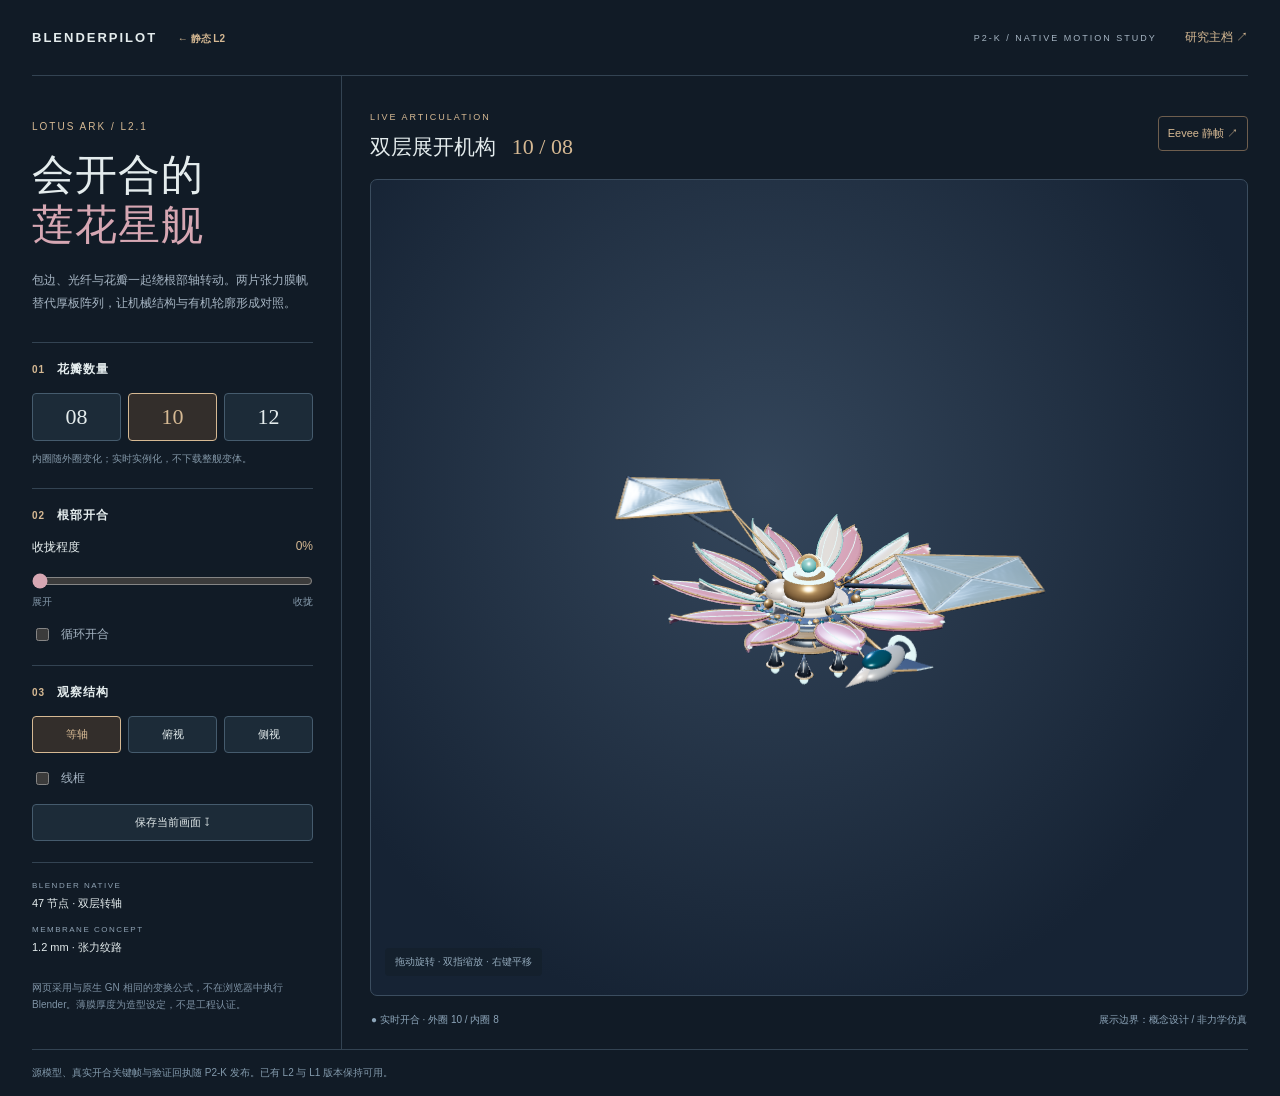
==== motion/index.html @ 13657b3e "feat: add Lotus L2.1 native-equivalent articulation and membrane study" ====
<!doctype html><html lang="zh-CN"><head><meta charset="utf-8"><meta name="viewport" content="width=device-width,initial-scale=1"><title>Lotus Ark L2.1 · 开合与膜帆</title><meta name="theme-color" content="#111a24"><link rel="stylesheet" href="motion.css"><script type="importmap">{"imports":{"three":"../vendor/three.module.js"}}</script><script type="module" src="motion.js"></script></head>
<body><header><a href="../">BLENDERPILOT <span>← 静态 L2</span></a><small>P2-K / NATIVE MOTION STUDY</small><a href="https://app.notion.com/p/41b34a28189a81a082bcf59a9b051cc3" target="_blank" rel="noreferrer">研究主档 ↗</a></header><main><aside><p class="eyebrow">LOTUS ARK / L2.1</p><h1>会开合的<br><em>莲花星舰</em></h1><p class="lead">包边、光纤与花瓣一起绕根部轴转动。两片张力膜帆替代厚板阵列，让机械结构与有机轮廓形成对照。</p><section><h2>01 <span>花瓣数量</span></h2><div class="counts"><button id="count-8" data-count="8">08</button><button id="count-10" data-count="10" aria-pressed="true">10</button><button id="count-12" data-count="12">12</button></div><p class="note">内圈随外圈变化；实时实例化，不下载整舰变体。</p></section><section><h2>02 <span>根部开合</span></h2><div class="reading"><label for="fold">收拢程度</label><output id="fold-value">0%</output></div><input id="fold" type="range" min="0" max="100" step="1" value="0" aria-label="花瓣收拢程度"><div class="ends"><span>展开</span><span>收拢</span></div><label class="check"><input id="play" type="checkbox">循环开合</label></section><section><h2>03 <span>观察结构</span></h2><div class="views"><button id="view-iso" data-view="iso">等轴</button><button id="view-top" data-view="top">俯视</button><button id="view-side" data-view="side">侧视</button></div><label class="check"><input id="wire" type="checkbox">线框</label><button id="capture" class="capture">保存当前画面 ↧</button></section><div class="source"><span>BLENDER NATIVE</span><strong>47 节点 · 双层转轴</strong><span>MEMBRANE CONCEPT</span><strong>1.2 mm · 张力纹路</strong><p>网页采用与原生 GN 相同的变换公式，不在浏览器中执行 Blender。薄膜厚度为造型设定，不是工程认证。</p></div></aside><article><div class="titlebar"><div><small>LIVE ARTICULATION</small><h2>双层展开机构 <b id="count-label">10 / 08</b></h2></div><a href="assets/open.jpg" target="_blank">Eevee 静帧 ↗</a></div><div id="viewport"><div id="loading">正在读取原型与膜帆…</div><p class="gesture">拖动旋转 · 双指缩放 · 右键平移</p><div id="error" hidden></div></div><div class="statusbar"><span id="status">加载中</span><span>展示边界：概念设计 / 非力学仿真</span></div></article></main><footer>源模型、真实开合关键帧与验证回执随 P2-K 发布。已有 L2 与 L1 版本保持可用。</footer></body></html>
---- motion/motion.css ----
:root{color-scheme:dark;--bg:#111b26;--line:#334352;--ink:#e4eced;--sub:#a6b5c3;--gold:#d6b993;--pink:#d6a7b3}*{box-sizing:border-box}body{margin:0;background:var(--bg);color:var(--ink);font-family:Inter,-apple-system,"PingFang SC",sans-serif}button,a,input{touch-action:manipulation}a{color:inherit;text-decoration:none}header{margin:0 32px;height:76px;display:flex;align-items:center;gap:28px;border-bottom:1px solid var(--line)}header>a:first-child{font-size:13px;letter-spacing:2px;font-weight:700}header a span{color:var(--gold);font-size:10px;margin-left:15px;letter-spacing:0}header small{margin-left:auto;color:var(--sub);font-size:9px;letter-spacing:2px}header>a:last-child{font-size:12px;color:var(--gold)}main{display:grid;grid-template-columns:310px minmax(0,1fr);padding:0 32px;min-height:calc(100vh - 133px)}aside{padding:35px 28px 26px 0;border-right:1px solid var(--line)}.eyebrow{font-size:10px;color:var(--gold);letter-spacing:2px}h1{font-size:42px;font-weight:450;letter-spacing:1px;line-height:1.2;margin:18px 0}h1 em{color:var(--pink);font-style:normal}.lead{font-size:12px;line-height:1.9;color:var(--sub);margin-bottom:28px}section{margin:21px 0;padding-top:18px;border-top:1px solid var(--line)}section h2{font-size:10px;color:var(--gold);letter-spacing:1px;margin:0 0 15px}section h2 span{font-size:12px;color:var(--ink);margin-left:8px}.counts,.views{display:grid;grid-template-columns:repeat(3,1fr);gap:7px}button{cursor:pointer;font:inherit;color:inherit;border:1px solid #455b6d;background:#1c2b38;border-radius:4px;padding:10px 4px}.counts button{font:22px Georgia,serif}.counts button[aria-pressed="true"],.views button.active{border-color:var(--gold);color:var(--gold);background:#332e2b}.views button{font-size:11px}.note{font-size:10px;line-height:1.6;color:#8296a6}.reading{display:flex;justify-content:space-between;font-size:12px}.reading output{color:var(--gold)}#fold{width:100%;margin:17px 0 6px;accent-color:var(--pink);height:16px}.ends{display:flex;justify-content:space-between;color:#8397a8;font-size:10px}.check{display:flex;align-items:center;gap:9px;margin-top:16px;font-size:12px;color:var(--sub)}.check input{accent-color:var(--gold)}.capture{margin-top:16px;width:100%;font-size:11px}.source{border-top:1px solid var(--line);padding-top:18px;display:grid;gap:6px}.source span{font-size:8px;letter-spacing:1.5px;color:#8fa2b3}.source strong{font-size:11px;font-weight:500;margin-bottom:8px}.source p{font-size:10px;line-height:1.7;color:#7e92a4}article{min-width:0;padding:30px 0 0 28px;display:flex;flex-direction:column}.titlebar{display:flex;justify-content:space-between;align-items:center;margin-bottom:18px}.titlebar small{font-size:9px;letter-spacing:2px;color:var(--gold)}.titlebar h2{font-weight:450;font-size:21px;margin:9px 0 0}.titlebar h2 b{color:var(--gold);font:22px Georgia;margin-left:10px}.titlebar>a{font-size:11px;color:var(--gold);padding:9px;border:1px solid #6e5e4e;border-radius:4px}#viewport{position:relative;flex:1;min-height:570px;border-radius:7px;border:1px solid #3b4d5f;background:radial-gradient(ellipse at 45% 38%,#34465b,#162334 75%);overflow:hidden}canvas{display:block;width:100%;height:100%;touch-action:none}.gesture{position:absolute;bottom:9px;left:14px;font-size:10px;color:#93a9bb;padding:7px 10px;background:#14212cb8;border-radius:4px;pointer-events:none}#loading{position:absolute;inset:0;display:grid;place-items:center;background:#17283cdb;z-index:2;font-size:12px}#loading[hidden]{display:none}#error{position:absolute;left:20px;right:20px;top:20px;background:#593438;color:#ffdddd;padding:20px}.statusbar{display:flex;justify-content:space-between;gap:14px;font-size:10px;color:#8ca4b8;padding:17px 1px 22px}footer{margin:0 32px;border-top:1px solid var(--line);padding:16px 0;color:#839aac;font-size:10px}button:focus-visible,input:focus-visible,a:focus-visible{outline:2px solid #e4c596;outline-offset:4px}@media(max-width:800px){header{margin:0 16px;height:65px}header small{display:none}header>a:last-child{margin-left:auto}header a span{display:none}main{padding:0 16px;display:flex;flex-direction:column}aside{border:0;padding:25px 0 4px}h1{font-size:33px;margin:9px 0}h1 br{display:none}.lead{margin:12px 0 15px}.source{display:none}section{margin:14px 0;padding-top:14px}article{padding:16px 0 0}#viewport{min-height:430px;height:60vh;flex:none}.titlebar h2{font-size:18px}.counts{max-width:430px}.views{max-width:430px}.capture{width:auto;padding:9px 18px}.statusbar{flex-wrap:wrap}footer{margin:0 16px}.check{display:inline-flex;margin-right:15px}}
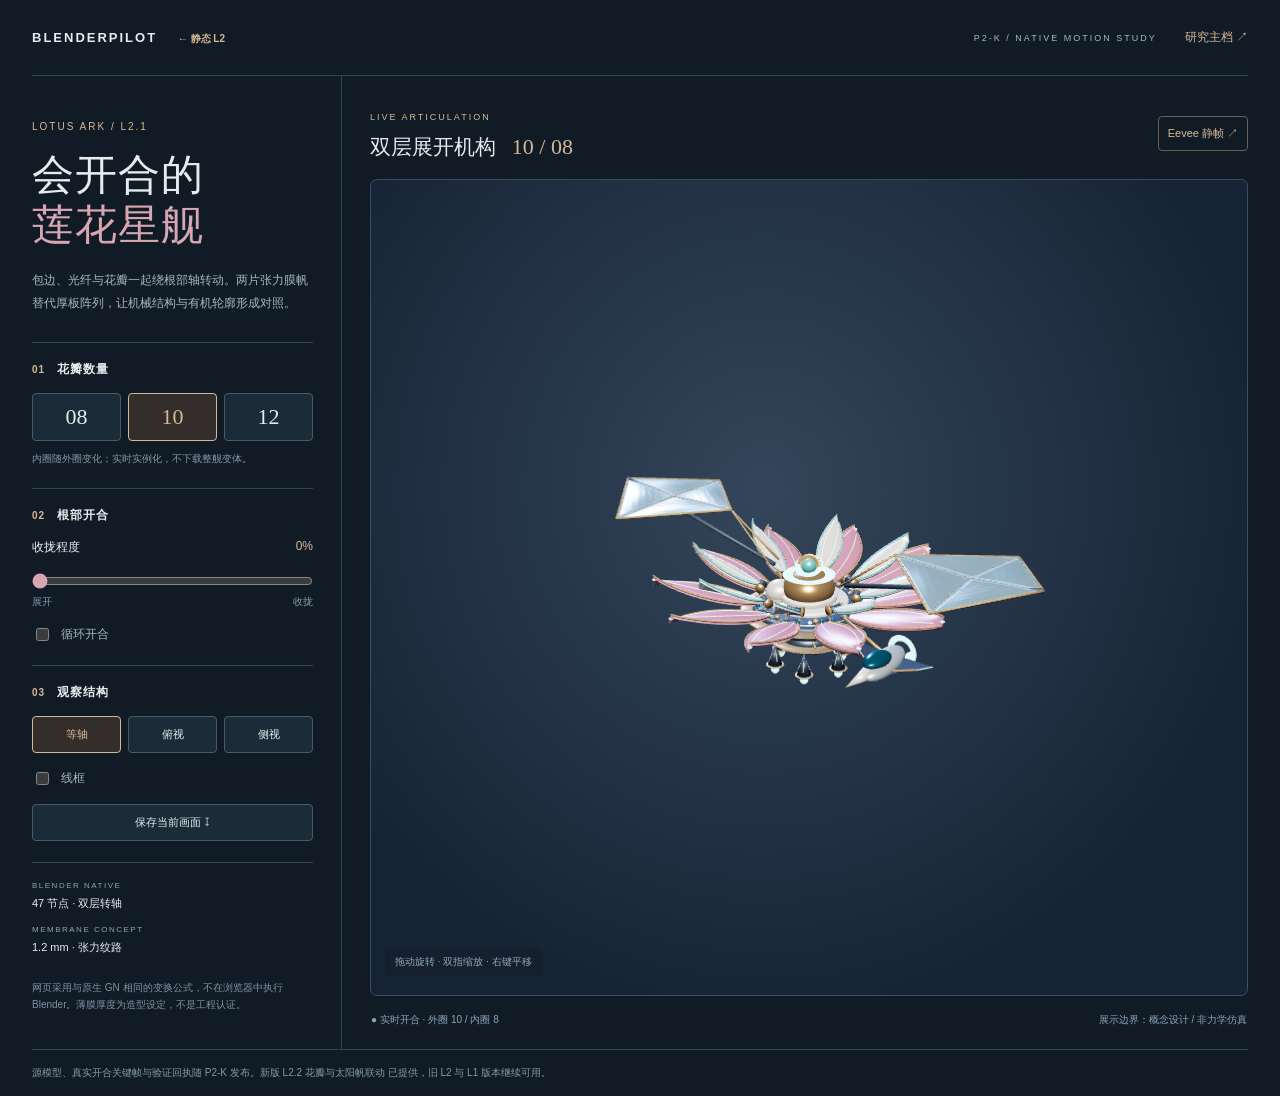
==== commit fad8b6d1: "feat: publish L2.2 petal and sail deployment mechanics viewer" ====
--- a/motion/index.html
+++ b/motion/index.html
@@ -1,2 +1,2 @@
 <!doctype html><html lang="zh-CN"><head><meta charset="utf-8"><meta name="viewport" content="width=device-width,initial-scale=1"><title>Lotus Ark L2.1 · 开合与膜帆</title><meta name="theme-color" content="#111a24"><link rel="stylesheet" href="motion.css"><script type="importmap">{"imports":{"three":"../vendor/three.module.js"}}</script><script type="module" src="motion.js"></script></head>
-<body><header><a href="../">BLENDERPILOT <span>← 静态 L2</span></a><small>P2-K / NATIVE MOTION STUDY</small><a href="https://app.notion.com/p/41b34a28189a81a082bcf59a9b051cc3" target="_blank" rel="noreferrer">研究主档 ↗</a></header><main><aside><p class="eyebrow">LOTUS ARK / L2.1</p><h1>会开合的<br><em>莲花星舰</em></h1><p class="lead">包边、光纤与花瓣一起绕根部轴转动。两片张力膜帆替代厚板阵列，让机械结构与有机轮廓形成对照。</p><section><h2>01 <span>花瓣数量</span></h2><div class="counts"><button id="count-8" data-count="8">08</button><button id="count-10" data-count="10" aria-pressed="true">10</button><button id="count-12" data-count="12">12</button></div><p class="note">内圈随外圈变化；实时实例化，不下载整舰变体。</p></section><section><h2>02 <span>根部开合</span></h2><div class="reading"><label for="fold">收拢程度</label><output id="fold-value">0%</output></div><input id="fold" type="range" min="0" max="100" step="1" value="0" aria-label="花瓣收拢程度"><div class="ends"><span>展开</span><span>收拢</span></div><label class="check"><input id="play" type="checkbox">循环开合</label></section><section><h2>03 <span>观察结构</span></h2><div class="views"><button id="view-iso" data-view="iso">等轴</button><button id="view-top" data-view="top">俯视</button><button id="view-side" data-view="side">侧视</button></div><label class="check"><input id="wire" type="checkbox">线框</label><button id="capture" class="capture">保存当前画面 ↧</button></section><div class="source"><span>BLENDER NATIVE</span><strong>47 节点 · 双层转轴</strong><span>MEMBRANE CONCEPT</span><strong>1.2 mm · 张力纹路</strong><p>网页采用与原生 GN 相同的变换公式，不在浏览器中执行 Blender。薄膜厚度为造型设定，不是工程认证。</p></div></aside><article><div class="titlebar"><div><small>LIVE ARTICULATION</small><h2>双层展开机构 <b id="count-label">10 / 08</b></h2></div><a href="assets/open.jpg" target="_blank">Eevee 静帧 ↗</a></div><div id="viewport"><div id="loading">正在读取原型与膜帆…</div><p class="gesture">拖动旋转 · 双指缩放 · 右键平移</p><div id="error" hidden></div></div><div class="statusbar"><span id="status">加载中</span><span>展示边界：概念设计 / 非力学仿真</span></div></article></main><footer>源模型、真实开合关键帧与验证回执随 P2-K 发布。已有 L2 与 L1 版本保持可用。</footer></body></html>
+<body><header><a href="../">BLENDERPILOT <span>← 静态 L2</span></a><small>P2-K / NATIVE MOTION STUDY</small><a href="https://app.notion.com/p/41b34a28189a81a082bcf59a9b051cc3" target="_blank" rel="noreferrer">研究主档 ↗</a></header><main><aside><p class="eyebrow">LOTUS ARK / L2.1</p><h1>会开合的<br><em>莲花星舰</em></h1><p class="lead">包边、光纤与花瓣一起绕根部轴转动。两片张力膜帆替代厚板阵列，让机械结构与有机轮廓形成对照。</p><section><h2>01 <span>花瓣数量</span></h2><div class="counts"><button id="count-8" data-count="8">08</button><button id="count-10" data-count="10" aria-pressed="true">10</button><button id="count-12" data-count="12">12</button></div><p class="note">内圈随外圈变化；实时实例化，不下载整舰变体。</p></section><section><h2>02 <span>根部开合</span></h2><div class="reading"><label for="fold">收拢程度</label><output id="fold-value">0%</output></div><input id="fold" type="range" min="0" max="100" step="1" value="0" aria-label="花瓣收拢程度"><div class="ends"><span>展开</span><span>收拢</span></div><label class="check"><input id="play" type="checkbox">循环开合</label></section><section><h2>03 <span>观察结构</span></h2><div class="views"><button id="view-iso" data-view="iso">等轴</button><button id="view-top" data-view="top">俯视</button><button id="view-side" data-view="side">侧视</button></div><label class="check"><input id="wire" type="checkbox">线框</label><button id="capture" class="capture">保存当前画面 ↧</button></section><div class="source"><span>BLENDER NATIVE</span><strong>47 节点 · 双层转轴</strong><span>MEMBRANE CONCEPT</span><strong>1.2 mm · 张力纹路</strong><p>网页采用与原生 GN 相同的变换公式，不在浏览器中执行 Blender。薄膜厚度为造型设定，不是工程认证。</p></div></aside><article><div class="titlebar"><div><small>LIVE ARTICULATION</small><h2>双层展开机构 <b id="count-label">10 / 08</b></h2></div><a href="assets/open.jpg" target="_blank">Eevee 静帧 ↗</a></div><div id="viewport"><div id="loading">正在读取原型与膜帆…</div><p class="gesture">拖动旋转 · 双指缩放 · 右键平移</p><div id="error" hidden></div></div><div class="statusbar"><span id="status">加载中</span><span>展示边界：概念设计 / 非力学仿真</span></div></article></main><footer>源模型、真实开合关键帧与验证回执随 P2-K 发布。新版 <a href="../mechanics/">L2.2 花瓣与太阳帆联动</a> 已提供，旧 L2 与 L1 版本继续可用。</footer></body></html>
